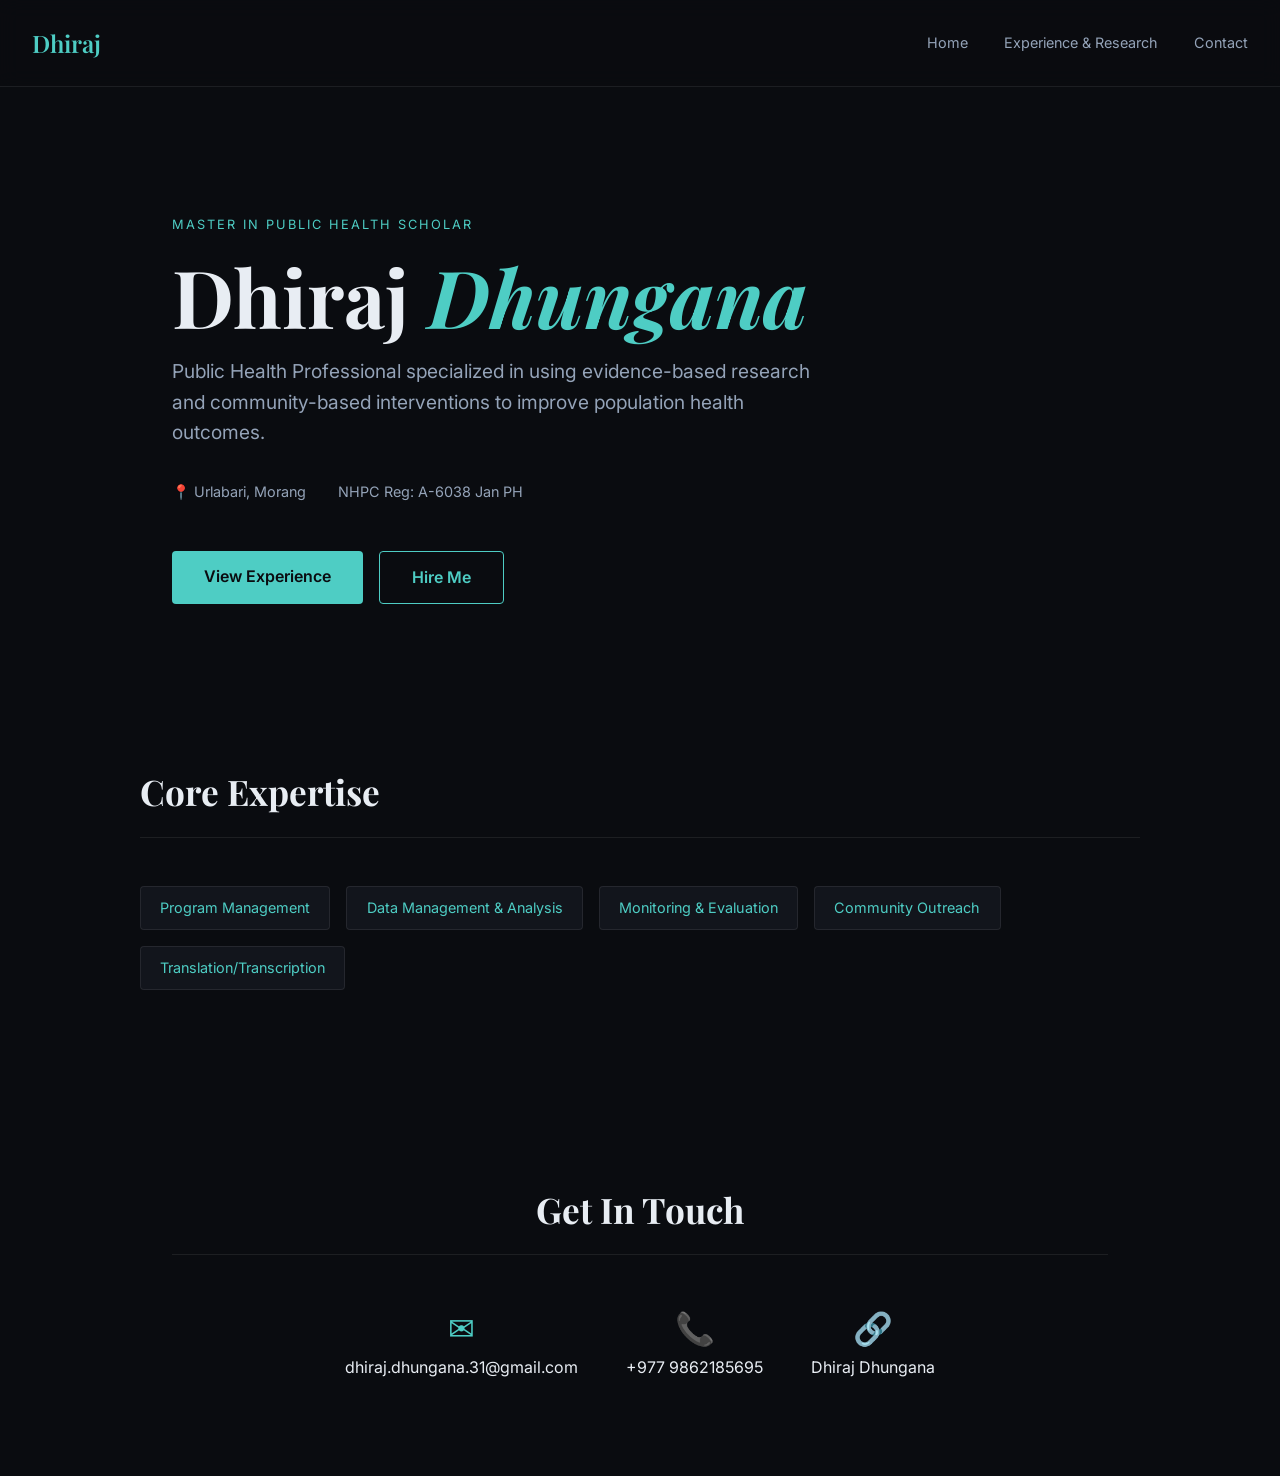
==== index.html @ 8b77081f "Update index.html" ====
<!DOCTYPE html>
<html lang="en">
<head>
    <meta charset="UTF-8">
    <meta name="viewport" content="width=device-width, initial-scale=1.0">
    <title>Dhiraj Dhungana | Home</title>
    <link rel="stylesheet" href="style.css">
    <link href="https://fonts.googleapis.com/css2?family=Inter:wght@300;400;600&family=Playfair+Display:ital,wght@0,600;1,600&display=swap" rel="stylesheet">
</head>
<body class="fade-in">
    <nav class="navbar">
    <!-- Clickable Logo to go home -->
    <a href="index.html" class="logo" style="text-decoration: none;">Dhiraj</a>
    
    <div class="nav-links">
        <a href="index.html">Home</a>
        <a href="experience.html">Experience & Research</a>
        <!-- This link now jumps down to the contact section -->
        <a href="#contact">Contact</a>
    </div>
</nav>

    <header class="hero">
        <div class="container animate-up">
            <span class="tag">Master in Public Health Scholar</span>
            <h1>Dhiraj <i>Dhungana</i></h1>
            <p class="subtitle">Public Health Professional specialized in using evidence-based research and community-based interventions to improve population health outcomes.</p>
            <div class="hero-contact">
                <span>📍 Urlabari, Morang</span>
                <span>NHPC Reg: A-6038 Jan PH</span>
            </div>
           <div class="hero-actions">
    <a href="experience.html" class="btn">View Experience</a>
    <a href="#contact" class="btn secondary">Hire Me</a>
</div>
        </div>
    </header>

    <section class="section container animate-up">
        <h2 class="section-title">Core Expertise</h2>
        <div class="skills-grid">
            <div class="skill-item">Program Management</div>
            <div class="skill-item">Data Management & Analysis</div>
            <div class="skill-item">Monitoring & Evaluation</div>
            <div class="skill-item">Community Outreach</div>
            <div class="skill-item">Translation/Transcription</div>
        </div>
    </section>
    <section id="contact" class="section alt-bg animate-up">
    <div class="container" style="text-align: center;">
        <h2 class="section-title">Get In Touch</h2>
        <div class="contact-grid" style="display: flex; justify-content: center; gap: 3rem; margin-top: 2rem;">
            
            <!-- Email link -->
            <a href="mailto:dhiraj.dhungana.31@gmail.com" class="contact-item" style="text-decoration: none; color: inherit;">
                <div style="font-size: 2rem; color: var(--accent);">✉</div>
                <p>dhiraj.dhungana.31@gmail.com</p>
            </a>

            <!-- Phone link (will prompt to call on mobile) -->
            <a href="tel:+9779862185695" class="contact-item" style="text-decoration: none; color: inherit;">
                <div style="font-size: 2rem; color: var(--accent);">📞</div>
                <p>+977 9862185695</p>
            </a>

            <!-- LinkedIn link using your name instead of the URL -->
            <a href="https://www.linkedin.com/in/dhiraj-dhungana-653662191/" target="_blank" class="contact-item" style="text-decoration: none; color: inherit;">
                <div style="font-size: 2rem; color: var(--accent);">🔗</div>
                <p>Dhiraj Dhungana</p>
            </a>

        </div>
    </div>
</section>
</body>
</html>
---- style.css ----
/* ============================================
   DHIRAJ DHUNGANA — PORTFOLIO CSS
   Dark, professional, and animated
   ============================================ */

:root {
    --bg: #0a0c10;
    --surface: #12151c;
    --accent: #4ecdc4;
    --text-main: #e8edf3;
    --text-dim: #94a3b8;
    --border: rgba(255, 255, 255, 0.08);
}

/* ============ RESET ============ */
* { 
    margin: 0; 
    padding: 0; 
    box-sizing: border-box; 
}

html {
    scroll-behavior: smooth;
}

body {
    background-color: var(--bg);
    color: var(--text-main);
    font-family: 'Inter', -apple-system, BlinkMacSystemFont, sans-serif;
    line-height: 1.6;
    overflow-x: hidden;
}

.container { 
    max-width: 1000px; 
    margin: 0 auto; 
    padding: 0 2rem; 
}

/* ============ NAVIGATION ============ */
.navbar {
    display: flex;
    justify-content: space-between;
    align-items: center;
    padding: 1.5rem 2rem;
    position: sticky;
    top: 0;
    background: rgba(10, 12, 16, 0.9);
    backdrop-filter: blur(10px);
    z-index: 100;
    border-bottom: 1px solid var(--border);
}

.logo { 
    font-family: 'Playfair Display', serif; 
    font-size: 1.5rem; 
    font-weight: 600;
    color: var(--accent); 
}

.nav-links a { 
    color: var(--text-dim); 
    text-decoration: none; 
    margin-left: 2rem; 
    font-size: 0.9rem; 
    transition: 0.3s; 
    font-weight: 400;
}

.nav-links a:hover, .nav-links a.active { 
    color: var(--accent); 
}

/* ============ HERO SECTION ============ */
.hero { 
    padding: 8rem 0 4rem 0; 
}

.tag { 
    color: var(--accent); 
    font-size: 0.8rem; 
    text-transform: uppercase; 
    letter-spacing: 2px; 
    display: block;
    margin-bottom: 1rem;
}

h1 { 
    font-family: 'Playfair Display', serif; 
    font-size: clamp(3rem, 8vw, 5rem); 
    margin: 1rem 0; 
    line-height: 1.1;
}

h1 i { 
    color: var(--accent); 
    font-style: italic;
}

.subtitle { 
    font-size: 1.2rem; 
    color: var(--text-dim); 
    max-width: 650px; 
    margin-bottom: 2rem;
}

.hero-contact { 
    margin-bottom: 3rem; 
    display: flex; 
    gap: 2rem; 
    color: var(--text-dim); 
    font-size: 0.9rem; 
}

/* ============ BUTTONS ============ */
.hero-actions {
    display: flex;
    gap: 1rem;
}

.btn { 
    display: inline-block; 
    padding: 0.8rem 2rem; 
    background: var(--accent); 
    color: var(--bg); 
    text-decoration: none; 
    border-radius: 4px; 
    font-weight: 600; 
    transition: 0.3s; 
}

.btn.secondary { 
    background: transparent; 
    border: 1px solid var(--accent); 
    color: var(--accent); 
}

.btn:hover { 
    opacity: 0.9; 
    transform: translateY(-3px); 
    box-shadow: 0 10px 20px rgba(78, 205, 196, 0.2);
}

/* ============ CONTENT SECTIONS ============ */
.section { 
    padding: 6rem 0; 
}

.section-title { 
    font-family: 'Playfair Display', serif; 
    font-size: 2.2rem; 
    margin-bottom: 3rem; 
    border-bottom: 1px solid var(--border); 
    padding-bottom: 1rem; 
}

/* Skills Grid */
.skills-grid { 
    display: flex; 
    flex-wrap: wrap; 
    gap: 1rem; 
}

.skill-item { 
    background: var(--surface); 
    border: 1px solid var(--border); 
    padding: 0.6rem 1.2rem; 
    border-radius: 4px; 
    color: var(--accent); 
    font-size: 0.9rem; 
}

/* Timeline */
.timeline-item { 
    border-left: 1px solid var(--accent); 
    padding: 0 0 3rem 2rem; 
    position: relative; 
}

.time-meta { 
    font-size: 0.85rem; 
    color: var(--accent); 
    margin-bottom: 0.5rem; 
    font-weight: 600;
}

.time-content h3 { 
    font-family: 'Playfair Display', serif; 
    font-size: 1.5rem;
    margin-bottom: 0.5rem;
}

.role {
    color: var(--text-dim);
    font-style: italic;
    margin-bottom: 1rem;
}

.timeline-item ul { 
    margin-top: 1rem; 
    list-style: none; 
}

.timeline-item li {
    margin-bottom: 0.5rem;
    color: var(--text-dim);
}

.timeline-item li::before { 
    content: "→"; 
    color: var(--accent); 
    margin-right: 0.8rem; 
}

/* Education Cards */
.edu-grid { 
    display: grid; 
    grid-template-columns: 1fr 1fr; 
    gap: 2rem; 
}

.edu-card { 
    background: var(--surface); 
    border: 1px solid var(--border); 
    padding: 2rem; 
    border-radius: 8px; 
    transition: 0.3s; 
}

.edu-card:hover { 
    border-color: var(--accent); 
}

.year {
    display: block;
    color: var(--accent);
    font-size: 0.8rem;
    margin-bottom: 0.5rem;
}

/* ============ ANIMATIONS ============ */
.fade-in {
    animation: fadeInPage 0.8s ease-in-out;
}

@keyframes fadeInPage {
    from { opacity: 0; }
    to { opacity: 1; }
}

.animate-up {
    animation: slideUp 1s cubic-bezier(0.16, 1, 0.3, 1) forwards;
}

@keyframes slideUp {
    from { 
        opacity: 0; 
        transform: translateY(30px); 
    }
    to { 
        opacity: 1; 
        transform: translateY(0); 
    }
}

/* ============ FOOTER ============ */
footer { 
    text-align: center; 
    padding: 4rem 2rem; 
    color: var(--text-dim); 
    font-size: 0.8rem; 
    border-top: 1px solid var(--border); 
}

/* ============ RESPONSIVE ============ */
@media (max-width: 768px) {
    .edu-grid { grid-template-columns: 1fr; }
    .hero-contact { flex-direction: column; gap: 0.5rem; }
    .nav-links { display: none; } /* Simplified for mobile */
    h1 { font-size: 3rem; }
}
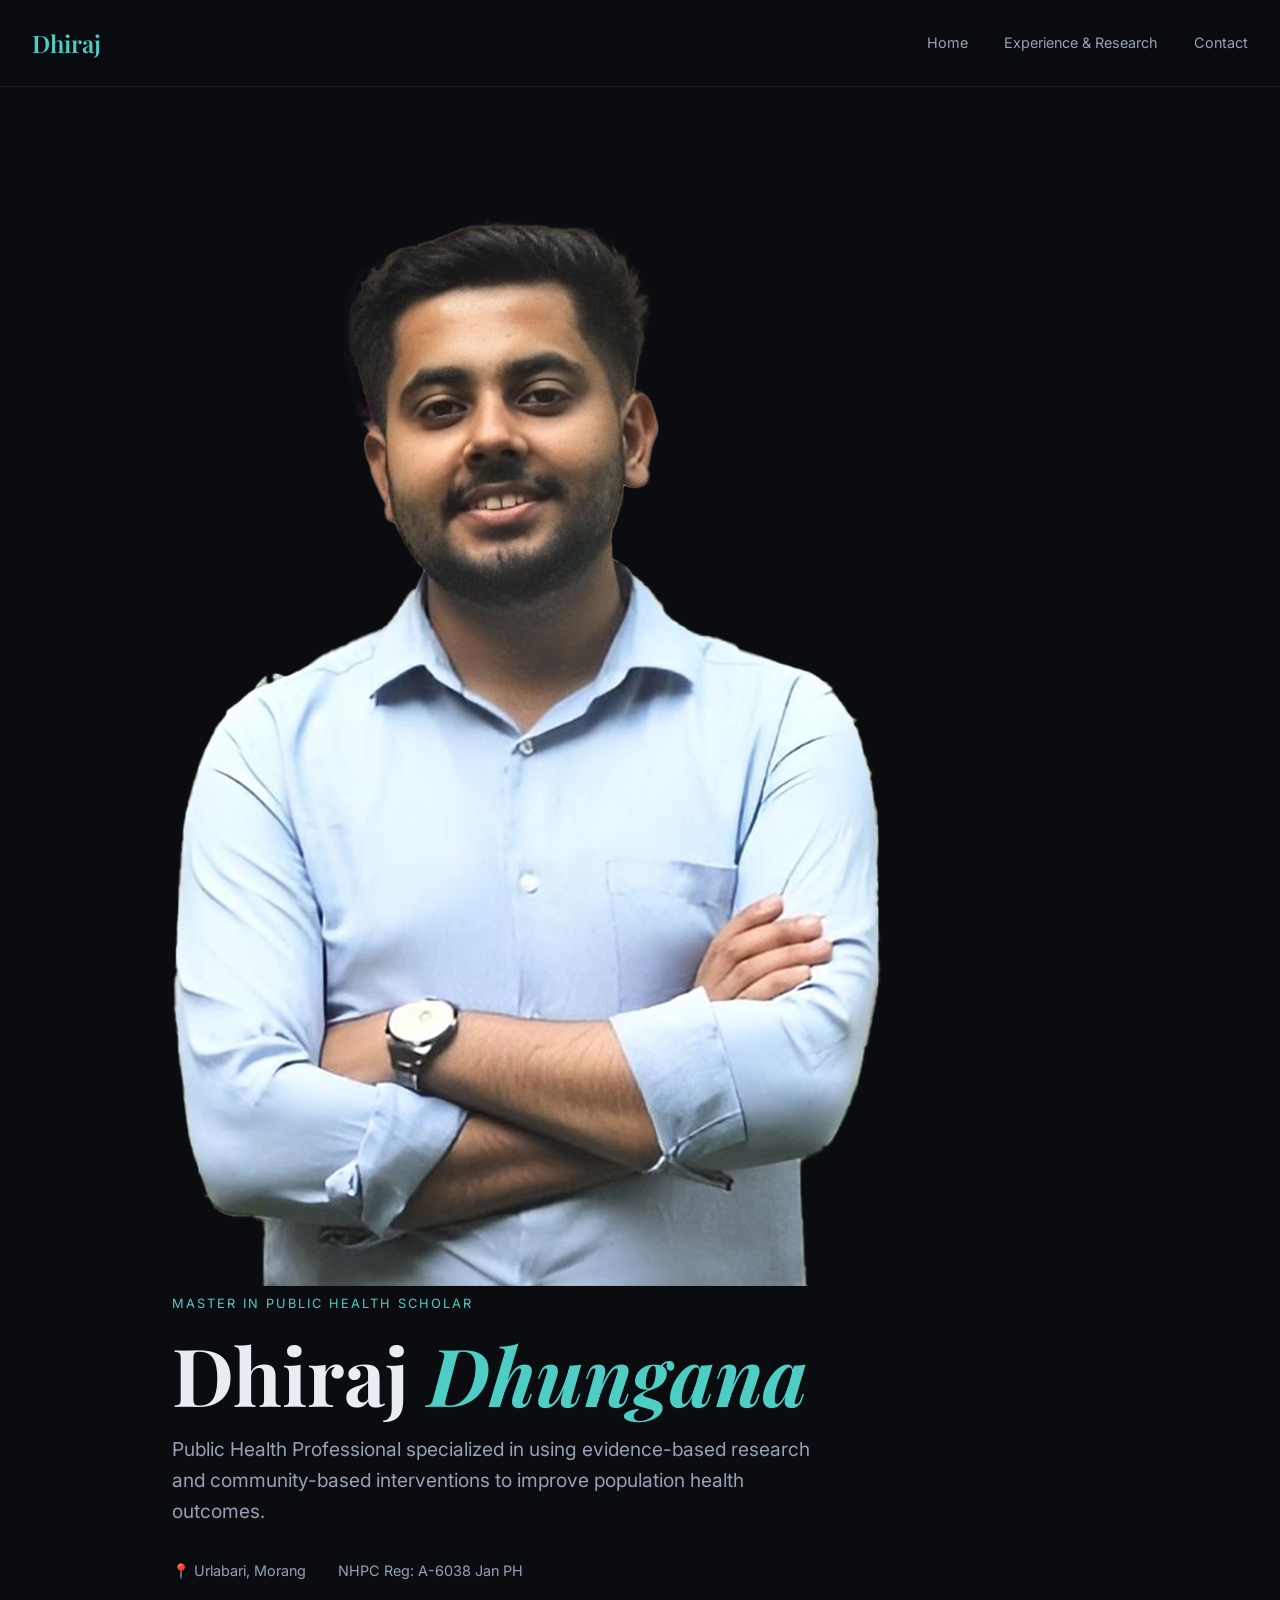
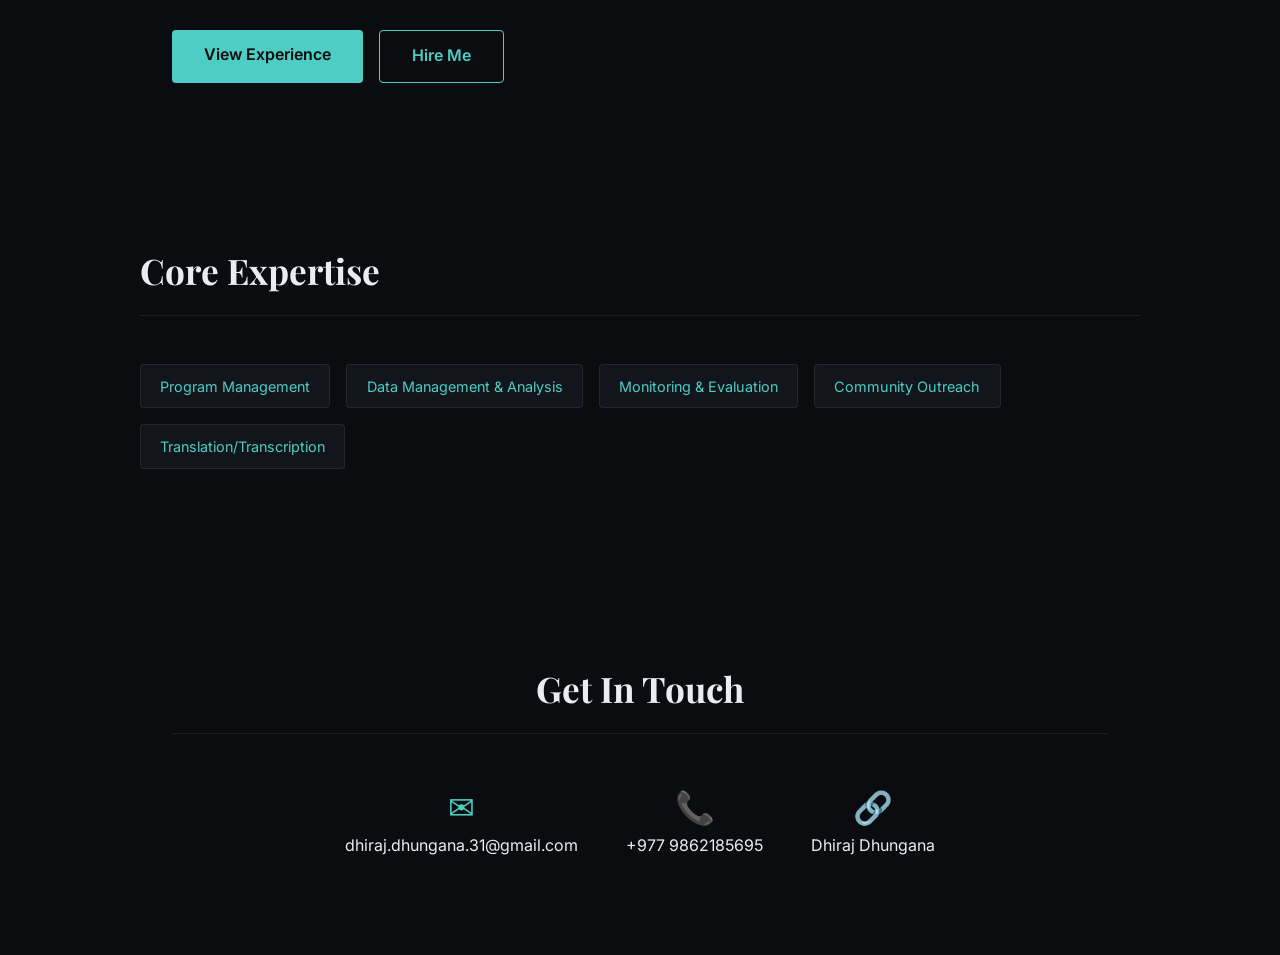
==== commit 1bfe87dc: "Update index.html" ====
--- a/index.html
+++ b/index.html
@@ -22,6 +22,8 @@
 
     <header class="hero">
         <div class="container animate-up">
+            <!-- Profile Image Link -->
+        <img src="profile.png" alt="Dhiraj Dhungana" class="profile-img">
             <span class="tag">Master in Public Health Scholar</span>
             <h1>Dhiraj <i>Dhungana</i></h1>
             <p class="subtitle">Public Health Professional specialized in using evidence-based research and community-based interventions to improve population health outcomes.</p>
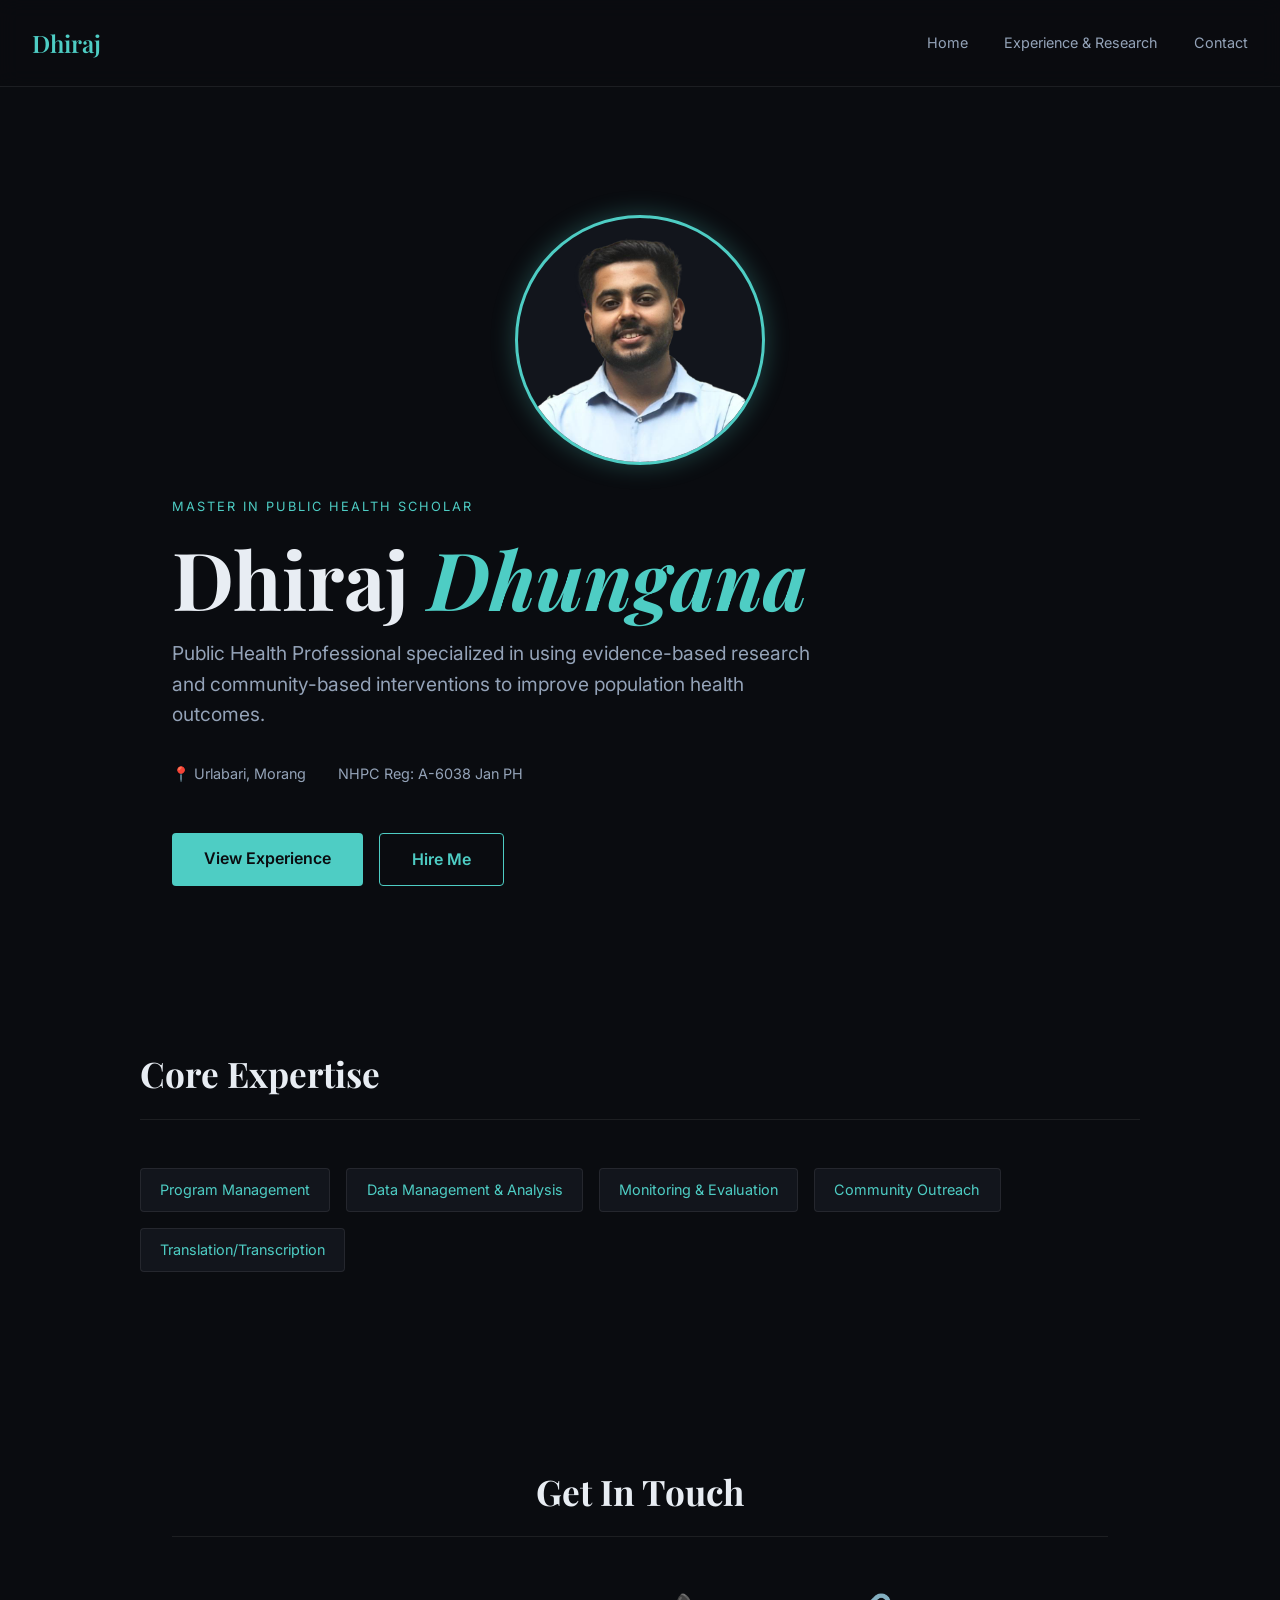
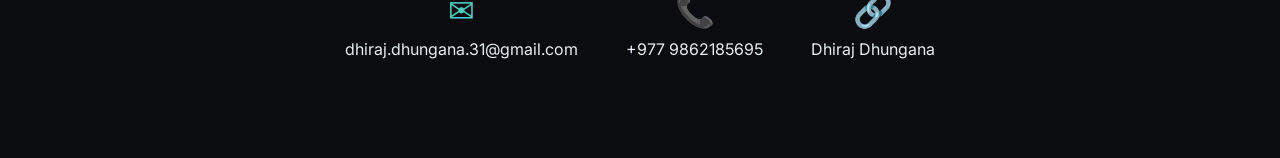
==== commit 2302ec8c: "Update index.html" ====
--- a/index.html
+++ b/index.html
@@ -4,6 +4,7 @@
     <meta charset="UTF-8">
     <meta name="viewport" content="width=device-width, initial-scale=1.0">
     <title>Dhiraj Dhungana | Home</title>
+    <link rel="icon" type="image/png" href="profile.png">
     <link rel="stylesheet" href="style.css">
     <link href="https://fonts.googleapis.com/css2?family=Inter:wght@300;400;600&family=Playfair+Display:ital,wght@0,600;1,600&display=swap" rel="stylesheet">
 </head>
--- a/style.css
+++ b/style.css
@@ -279,3 +279,31 @@
     .nav-links { display: none; } /* Simplified for mobile */
     h1 { font-size: 3rem; }
 }
+/* Custom Profile Image Styling */
+.profile-img {
+    /* Step 1: Make the circle bigger */
+    width: 250px; 
+    height: 250px;
+    
+    border-radius: 50%;
+    border: 3px solid var(--accent);
+    display: block;
+    margin: 0 auto 2rem auto;
+    background-color: var(--surface);
+    box-shadow: 0 0 25px rgba(78, 205, 196, 0.3);
+    transition: transform 0.3s ease;
+
+    /* Step 2: Zoom and Shift the image */
+    /* object-fit: cover ensures it fills the circle */
+    object-fit: cover; 
+    
+    /* object-position: [horizontal] [vertical] */
+    /* 50% centers it horizontally. 
+       Adjust the % value (e.g., 20% or 30%) to shift the image down 
+       until only the nose and below are visible. */
+    object-position: 85% -15%; 
+}
+
+.profile-img:hover {
+    transform: scale(1.02);
+}
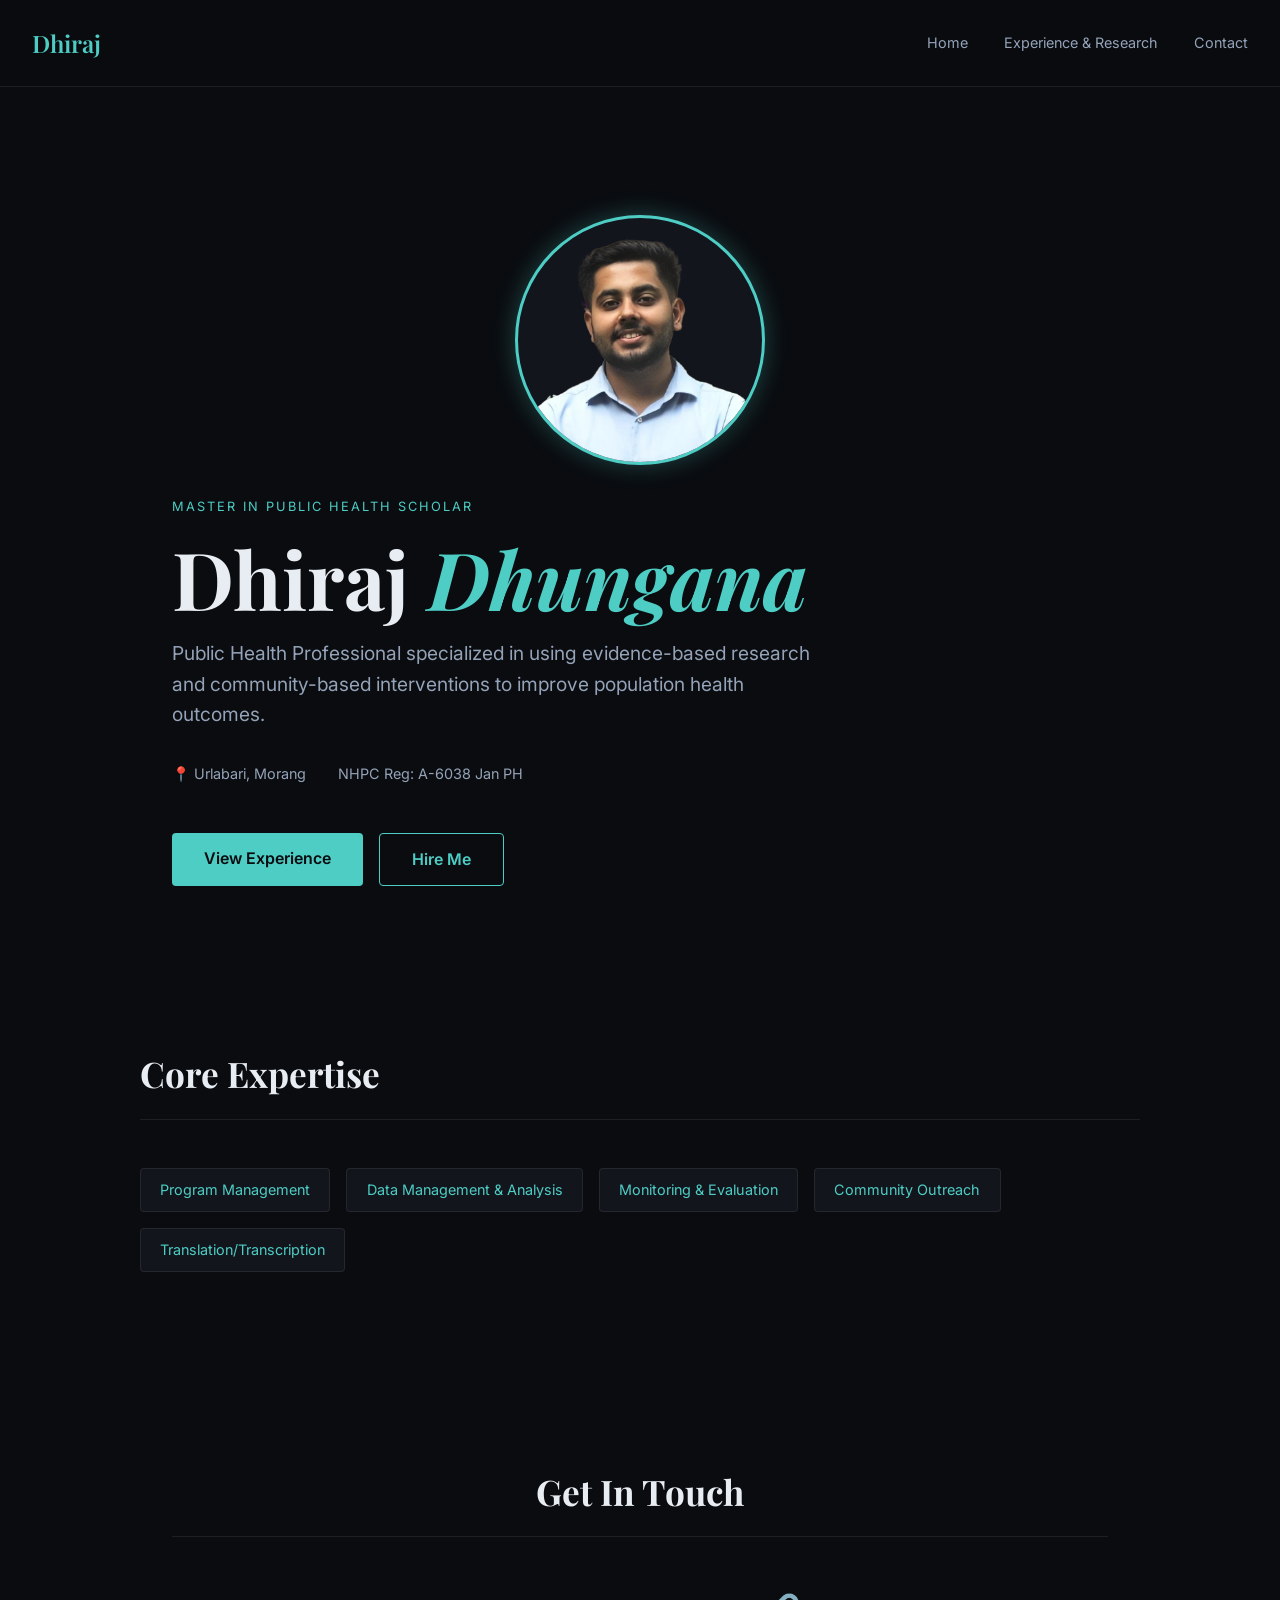
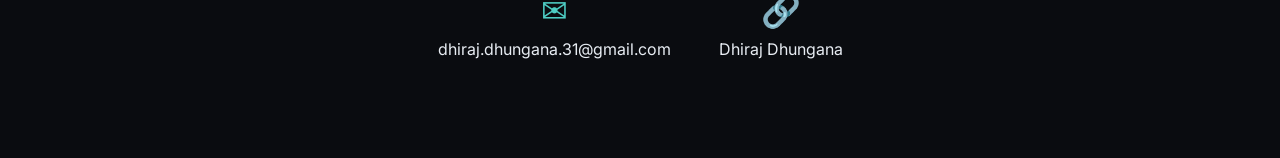
==== commit 4c119f2d: "Update index.html" ====
--- a/index.html
+++ b/index.html
@@ -4,7 +4,7 @@
     <meta charset="UTF-8">
     <meta name="viewport" content="width=device-width, initial-scale=1.0">
     <title>Dhiraj Dhungana | Home</title>
-    <link rel="icon" type="image/png" href="profile.png">
+    <link rel="shortcut icon" type="image/x-icon" href="top.ico">
     <link rel="stylesheet" href="style.css">
     <link href="https://fonts.googleapis.com/css2?family=Inter:wght@300;400;600&family=Playfair+Display:ital,wght@0,600;1,600&display=swap" rel="stylesheet">
 </head>
@@ -60,11 +60,6 @@
                 <p>dhiraj.dhungana.31@gmail.com</p>
             </a>
 
-            <!-- Phone link (will prompt to call on mobile) -->
-            <a href="tel:+9779862185695" class="contact-item" style="text-decoration: none; color: inherit;">
-                <div style="font-size: 2rem; color: var(--accent);">📞</div>
-                <p>+977 9862185695</p>
-            </a>
 
             <!-- LinkedIn link using your name instead of the URL -->
             <a href="https://www.linkedin.com/in/dhiraj-dhungana-653662191/" target="_blank" class="contact-item" style="text-decoration: none; color: inherit;">
